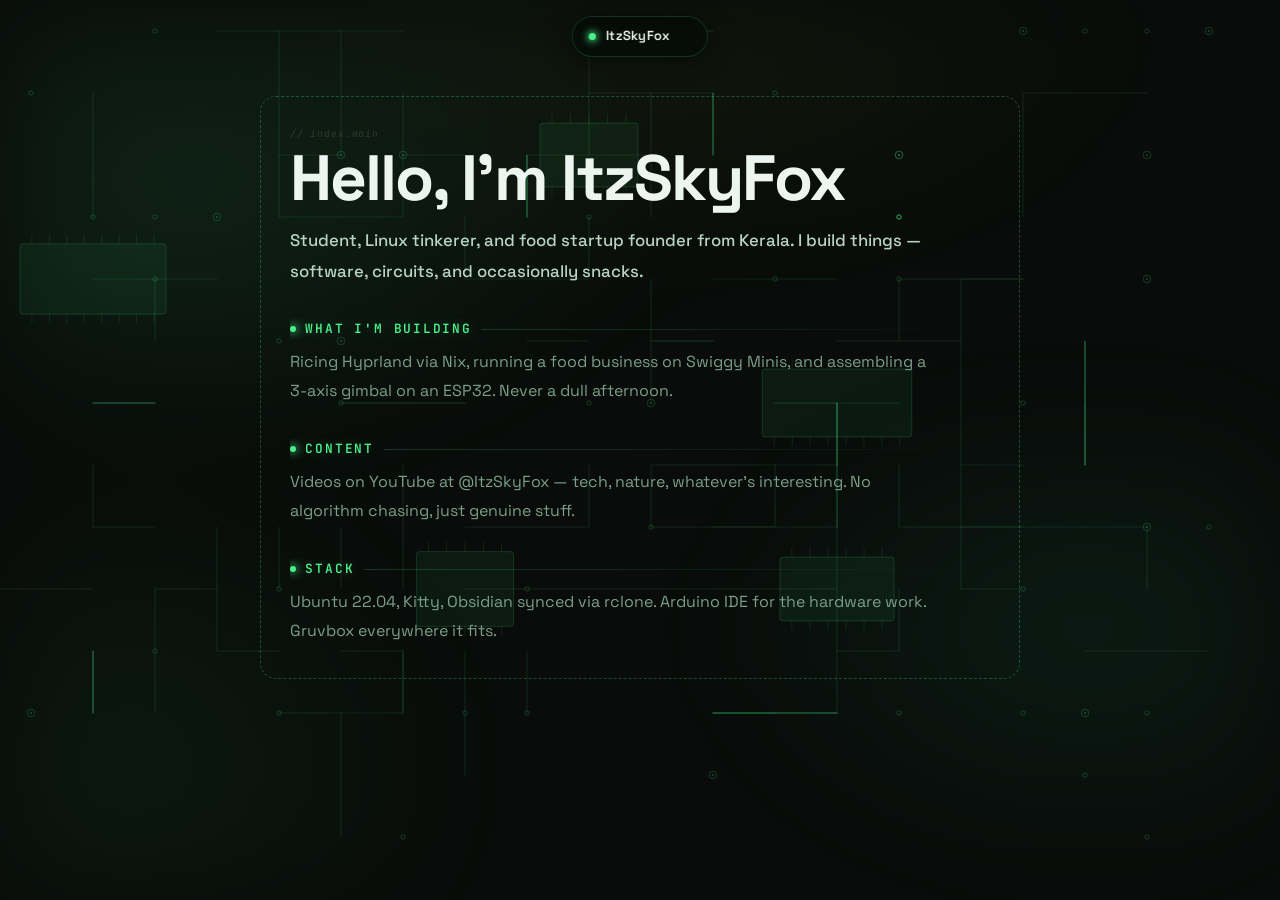
==== index(1).html @ d984a80b "Add files via upload" ====
<!DOCTYPE html>
<html lang="en">
<head>
  <meta charset="UTF-8">
  <meta name="viewport" content="width=device-width, initial-scale=1.0, viewport-fit=cover">
  <meta name="theme-color" content="#090c0a">
  <title>ItzSkyFox</title>
  <link rel="preconnect" href="https://fonts.googleapis.com">
  <link rel="preconnect" href="https://fonts.gstatic.com" crossorigin>
  <link rel="stylesheet" href="style.css">
</head>
<body>

  <!-- Cursor glow — desktop only, auto-hidden on touch via CSS -->
  <div id="cursor-glow" aria-hidden="true"></div>

  <!-- Circuit board background — drawn by app.js -->
  <svg id="bg-svg" aria-hidden="true" focusable="false"></svg>

  <!-- ╔════════════════════════════════════════════════════════╗ -->
  <!-- ║               DYNAMIC ISLAND                          ║ -->
  <!-- ║  Edit these data-* attributes to update your info:    ║ -->
  <!-- ║    data-name       → your display name                ║ -->
  <!-- ║    data-yt-handle  → your @handle shown on expand     ║ -->
  <!-- ║    data-yt-url     → full YouTube channel URL         ║ -->
  <!-- ╚════════════════════════════════════════════════════════╝ -->
  <div class="island"
       data-name="ItzSkyFox"
       data-yt-handle="@ItzSkyFox"
       data-yt-url="https://youtube.com/@ItzSkyFox"
       role="banner"
       tabindex="0"
       aria-label="ItzSkyFox — YouTube">

    <span class="island-dot"  aria-hidden="true"></span>
    <span class="island-name"></span><!-- filled by JS -->
    <span class="island-sep"  aria-hidden="true"></span>

    <a class="island-yt" href="#" target="_blank" rel="noopener noreferrer">
      <!-- YouTube icon -->
      <svg class="island-yt-icon" viewBox="0 0 24 24" fill="currentColor" aria-hidden="true">
        <path d="M23.5 6.2a3 3 0 0 0-2.1-2.1C19.5 3.6 12 3.6 12
          3.6s-7.5 0-9.4.5A3 3 0 0 0 .5 6.2 31 31 0 0 0 0
          12a31 31 0 0 0 .5 5.8 3 3 0 0 0 2.1 2.1c1.9.5 9.4.5
          9.4.5s7.5 0 9.4-.5a3 3 0 0 0 2.1-2.1A31 31 0 0 0
          24 12a31 31 0 0 0-.5-5.8zM9.7 15.5V8.5l6.3 3.5-6.3 3.5z"/>
      </svg>
      <span class="island-yt-handle"></span><!-- filled by JS -->
    </a>
  </div>

  <!-- ╔════════════════════════════════════════════════════════╗ -->
  <!-- ║                   MAIN CONTENT                        ║ -->
  <!-- ║  Add data-animate to any element for scroll reveal    ║ -->
  <!-- ╚════════════════════════════════════════════════════════╝ -->
  <main>
    <div class="site-border">

      <h1 data-animate>Hello, I'm ItzSkyFox</h1>
      <p  data-animate>Student, Linux tinkerer, and food startup founder from Kerala. I build things — software, circuits, and occasionally snacks.</p>

      <h2 data-animate>What I'm building</h2>
      <p  data-animate>Ricing Hyprland via Nix, running a food business on Swiggy Minis, and assembling a 3-axis gimbal on an ESP32. Never a dull afternoon.</p>

      <h2 data-animate>Content</h2>
      <p  data-animate>Videos on YouTube at @ItzSkyFox — tech, nature, whatever's interesting. No algorithm chasing, just genuine stuff.</p>

      <h2 data-animate>Stack</h2>
      <p  data-animate>Ubuntu 22.04, Kitty, Obsidian synced via rclone. Arduino IDE for the hardware work. Gruvbox everywhere it fits.</p>

    </div>
  </main>

  <script src="app.js"></script>
</body>
</html>
---- style.css ----
/* ================================================================
   style.css — ItzSkyFox · VOX × Code · Green Edition
   Fonts: Space Grotesk + JetBrains Mono
   ================================================================ */

@import url('https://fonts.googleapis.com/css2?family=Space+Grotesk:wght@400;500;600;700&family=JetBrains+Mono:ital,wght@0,400;0,600;1,400&display=swap');

/* ── Tokens ─────────────────────────────────────────────────────── */
:root {
  --bg:           #090c0a;
  --glow-primary: #4af08a;
  --glow-teal:    #34d399;
  --glow-lime:    #a3e635;
  --text-h1:      #edf5f0;
  --text-h2:      #4af08a;
  --text-body:    #7a9e87;
  --text-lead:    #b8d4c0;
  --text-dim:     #2a3d2e;
  --border-color: rgba(74,240,138,0.28);

  --font-display: 'Space Grotesk', sans-serif;
  --font-mono:    'JetBrains Mono', monospace;

  --ease-spring:  cubic-bezier(0.34, 1.56, 0.64, 1);
  --ease-smooth:  cubic-bezier(0.25, 0.46, 0.45, 0.94);

  --island-top:   16px;
}

/* ── Reset ──────────────────────────────────────────────────────── */
*, *::before, *::after { box-sizing: border-box; margin: 0; padding: 0; }
html { scroll-behavior: smooth; }

/* ── Scrollbar ──────────────────────────────────────────────────── */
::-webkit-scrollbar        { width: 4px; }
::-webkit-scrollbar-track  { background: var(--bg); }
::-webkit-scrollbar-thumb  { background: #1a2e20; border-radius: 99px; }
::-webkit-scrollbar-thumb:hover { background: var(--glow-primary); }

/* ── Background Glow Orbs ───────────────────────────────────────── */
body::before {
  content: '';
  position: fixed;
  inset: 0;
  z-index: 0;
  pointer-events: none;
  background:
    radial-gradient(ellipse 55% 45% at 15% 20%, rgba(74,240,138,0.10) 0%, transparent 70%),
    radial-gradient(ellipse 45% 40% at 85% 70%, rgba(52,211,153,0.08) 0%, transparent 70%),
    radial-gradient(ellipse 50% 35% at 55% 5%,  rgba(163,230,53,0.05) 0%, transparent 70%),
    radial-gradient(ellipse 40% 50% at 10% 85%, rgba(74,240,138,0.06) 0%, transparent 70%);
  filter: blur(52px);
  animation: glowDrift 22s ease-in-out infinite alternate;
  will-change: transform, opacity;
}

@keyframes glowDrift {
  0%   { transform: translate(0,    0);    opacity: 1;    }
  33%  { transform: translate(2%,  -3%);   opacity: 0.80; }
  66%  { transform: translate(-3%,  2%);   opacity: 0.95; }
  100% { transform: translate(1.5%, -2%);  opacity: 1;    }
}

/* ── Circuit Board SVG ──────────────────────────────────────────── */
#bg-svg {
  position: fixed;
  inset: 0;
  width: 100%;
  height: 100%;
  z-index: 0;
  pointer-events: none;
}

/* ── Cursor Glow ────────────────────────────────────────────────── */
#cursor-glow {
  position: fixed;
  width: 340px;
  height: 340px;
  border-radius: 50%;
  pointer-events: none;
  z-index: 2;
  transform: translate(-50%, -50%);
  background: radial-gradient(circle,
    rgba(74,240,138,0.07) 0%,
    rgba(74,240,138,0.025) 45%,
    transparent 70%
  );
  opacity: 0;
  transition: opacity 0.4s ease;
  will-change: left, top;
}

/* ── Body ───────────────────────────────────────────────────────── */
body {
  font-family: var(--font-display);
  font-size: 1rem;
  line-height: 1.75;
  color: var(--text-body);
  background: var(--bg);
  min-height: 100dvh;
  position: relative;
  overflow-x: hidden;
}

body > * { position: relative; z-index: 1; }

/* ── Main layout ────────────────────────────────────────────────── */
main {
  padding: 84px clamp(0.8rem, 3vw, 1.4rem) clamp(2rem, 5vh, 3rem);
}

/* ── Site Border ────────────────────────────────────────────────── */
.site-border {
  max-width: 760px;
  margin-inline: auto;
  border: 1.5px dashed var(--border-color);
  border-radius: 16px;
  padding: clamp(1.4rem, 3vw, 2rem) clamp(1rem, 2.5vw, 1.6rem);
  position: relative;
  animation: borderGlow 7s ease-in-out infinite alternate;
}

@keyframes borderGlow {
  from {
    border-color: rgba(74,240,138,0.22);
    box-shadow: 0 0 18px rgba(74,240,138,0.04), inset 0 0 18px rgba(74,240,138,0.02);
  }
  to {
    border-color: rgba(74,240,138,0.52);
    box-shadow: 0 0 38px rgba(74,240,138,0.11), inset 0 0 38px rgba(74,240,138,0.04);
  }
}

/* ── Dynamic Island ─────────────────────────────────────────────── */
.island {
  position: fixed;
  top: var(--island-top);
  left: 50%;
  transform: translateX(-50%);
  z-index: 200;

  display: flex;
  align-items: center;
  gap: 10px;

  background: rgba(6, 12, 8, 0.90);
  backdrop-filter: blur(24px) saturate(1.8);
  -webkit-backdrop-filter: blur(24px) saturate(1.8);
  border: 1px solid rgba(74,240,138,0.18);
  border-radius: 99px;
  padding: 8px 16px;

  max-width: 215px;
  overflow: hidden;
  white-space: nowrap;
  cursor: default;

  transition:
    max-width    0.5s var(--ease-spring),
    border-color 0.35s ease,
    box-shadow   0.35s ease,
    padding      0.4s ease;

  box-shadow: 0 2px 24px rgba(0,0,0,0.5);
}

.island:hover,
.island.expanded {
  max-width: 400px;
  border-color: rgba(74,240,138,0.45);
  box-shadow: 0 4px 32px rgba(0,0,0,0.55), 0 0 28px rgba(74,240,138,0.13);
}

/* Pulsing dot */
.island-dot {
  width: 7px;
  height: 7px;
  border-radius: 50%;
  background: var(--glow-primary);
  box-shadow: 0 0 7px 2px rgba(74,240,138,0.75);
  flex-shrink: 0;
  animation: dotPulse 2.5s ease-in-out infinite;
}

@keyframes dotPulse {
  0%, 100% { box-shadow: 0 0 7px 2px rgba(74,240,138,0.75); }
  50%       { box-shadow: 0 0 14px 5px rgba(74,240,138,1.0); }
}

/* Name */
.island-name {
  font-family: var(--font-display);
  font-size: 0.82rem;
  font-weight: 600;
  color: var(--text-h1);
  letter-spacing: 0.02em;
  flex-shrink: 0;
}

/* Divider */
.island-sep {
  width: 1px;
  height: 14px;
  background: rgba(74,240,138,0.22);
  flex-shrink: 0;
  opacity: 0;
  transition: opacity 0.2s ease 0.15s;
}

.island:hover .island-sep,
.island.expanded .island-sep { opacity: 1; }

/* YouTube link — hidden until expanded */
.island-yt {
  display: flex;
  align-items: center;
  gap: 5px;
  text-decoration: none;
  color: var(--glow-primary);
  font-family: var(--font-mono);
  font-size: 0.73rem;

  max-width: 0;
  opacity: 0;
  overflow: hidden;
  flex-shrink: 0;

  transition:
    max-width 0.48s var(--ease-spring) 0.06s,
    opacity   0.3s ease 0.14s;
}

.island:hover .island-yt,
.island.expanded .island-yt {
  max-width: 200px;
  opacity: 1;
}

.island-yt:hover { color: var(--glow-teal); }

.island-yt-icon {
  width: 13px;
  height: 13px;
  flex-shrink: 0;
}

/* ── Typography ─────────────────────────────────────────────────── */

h1 {
  font-family: var(--font-display);
  font-size: clamp(2.3rem, 6vw, 3.9rem);
  font-weight: 700;
  line-height: 1.05;
  letter-spacing: -0.03em;
  color: var(--text-h1);
  margin-block-end: 0.8rem;
  cursor: default;
  transition: text-shadow 0.35s ease;
}

h1::before {
  content: '// index.main';
  display: block;
  font-family: var(--font-mono);
  font-size: 0.60rem;
  font-style: italic;
  font-weight: 400;
  color: var(--text-dim);
  letter-spacing: 0.09em;
  margin-block-end: 0.4rem;
}

h1:hover {
  text-shadow:
    0 0 40px rgba(74,240,138,0.38),
    0 0 90px rgba(74,240,138,0.14);
}

h2 {
  font-family: var(--font-mono);
  font-size: clamp(0.70rem, 1.8vw, 0.80rem);
  font-weight: 600;
  letter-spacing: 0.14em;
  text-transform: uppercase;
  color: var(--glow-primary);
  margin-block: 2rem 0.5rem;

  display: flex;
  align-items: center;
  gap: 0.6rem;

  text-shadow: 0 0 16px rgba(74,240,138,0.32);
  transition: text-shadow 0.3s ease, color 0.3s ease;
  cursor: default;
}

h2:hover {
  text-shadow: 0 0 28px rgba(74,240,138,0.70);
  color: var(--glow-teal);
}

h2::before {
  content: '';
  width: 6px;
  height: 6px;
  border-radius: 50%;
  background: var(--glow-primary);
  box-shadow: 0 0 8px 2px rgba(74,240,138,0.6);
  flex-shrink: 0;
  animation: dotPulse 2.5s ease-in-out infinite;
}

h2::after {
  content: '';
  flex: 1;
  height: 1px;
  background: linear-gradient(90deg, rgba(74,240,138,0.20), transparent);
}

p {
  font-size: 1em;
  line-height: 1.8;
  color: var(--text-body);
  margin-block-end: 1rem;
  max-width: 64ch;
  font-weight: 400;
}

p:last-child { margin-block-end: 0; }

h1 + p {
  color: var(--text-lead);
  font-size: 1.05em;
  font-weight: 500;
}

/* ── Scroll Animations ──────────────────────────────────────────── */
[data-animate] {
  opacity: 0;
  transform: translateY(18px);
  transition: opacity 0.6s var(--ease-smooth), transform 0.6s var(--ease-smooth);
}

[data-animate].visible {
  opacity: 1;
  transform: translateY(0);
}

/* ── Click Ripple ───────────────────────────────────────────────── */
.ripple {
  position: absolute;
  border-radius: 50%;
  background: rgba(74,240,138,0.22);
  transform: scale(0);
  animation: rippleAnim 0.65s ease-out forwards;
  pointer-events: none;
}

@keyframes rippleAnim {
  to { transform: scale(4); opacity: 0; }
}

/* ── Selection & Focus ──────────────────────────────────────────── */
::selection { background: rgba(74,240,138,0.22); color: #edf5f0; }
:focus-visible { outline: 1.5px solid var(--glow-primary); outline-offset: 3px; border-radius: 4px; }

/* ── Reduced Motion ─────────────────────────────────────────────── */
@media (prefers-reduced-motion: reduce) {
  *, *::before, *::after { animation: none !important; transition-duration: 0.01ms !important; }
  [data-animate] { opacity: 1; transform: none; }
  #cursor-glow { display: none; }
}

/* ================================================================
   DESKTOP — min-width: 769px
   Full experience: cursor glow, hover states, richer layout
   ================================================================ */
@media (min-width: 769px) {
  main {
    padding-top: 96px;
    padding-inline: clamp(1rem, 4vw, 2rem);
  }

  #cursor-glow { /* JS makes it visible on mousemove */ }

  h1 { font-size: clamp(2.8rem, 5vw, 4rem); }

  .site-border { padding: 2rem 1.8rem; }

  /* Wider island max in expanded on desktop */
  .island:hover { max-width: 420px; }
}

/* ================================================================
   MOBILE — max-width: 768px
   Touch-first: tap island, larger targets, lighter bg, safe areas
   ================================================================ */
@media (max-width: 768px) {
  :root { --island-top: 12px; }

  /* No cursor glow on touch */
  #cursor-glow { display: none !important; }

  /* Lighter glow bg for perf */
  body::before {
    filter: blur(36px);
    animation-duration: 30s;
    opacity: 0.75;
  }

  /* Circuit board dimmer on mobile */
  #bg-svg { opacity: 0.4; }

  main {
    padding-top: 76px;
    padding-inline: 0.7rem;
    padding-bottom: 2rem;
  }

  .site-border {
    border-radius: 12px;
    padding: 1.1rem 0.9rem;
  }

  h1 {
    font-size: clamp(1.9rem, 9vw, 2.6rem);
    letter-spacing: -0.02em;
  }

  h1::before { display: none; }

  h2 {
    font-size: 0.68rem;
    margin-block-start: 1.5rem;
  }

  p { font-size: 0.95rem; line-height: 1.75; }

  /* Island tap target */
  .island { touch-action: manipulation; }
  .island-dot { width: 8px; height: 8px; }
  .island-yt { padding-block: 3px; }
}

/* iPhone notch / safe area */
@supports (padding-top: env(safe-area-inset-top)) {
  @media (max-width: 768px) {
    :root { --island-top: calc(env(safe-area-inset-top) + 10px); }
    main  { padding-bottom: calc(env(safe-area-inset-bottom) + 2rem); }
  }
}
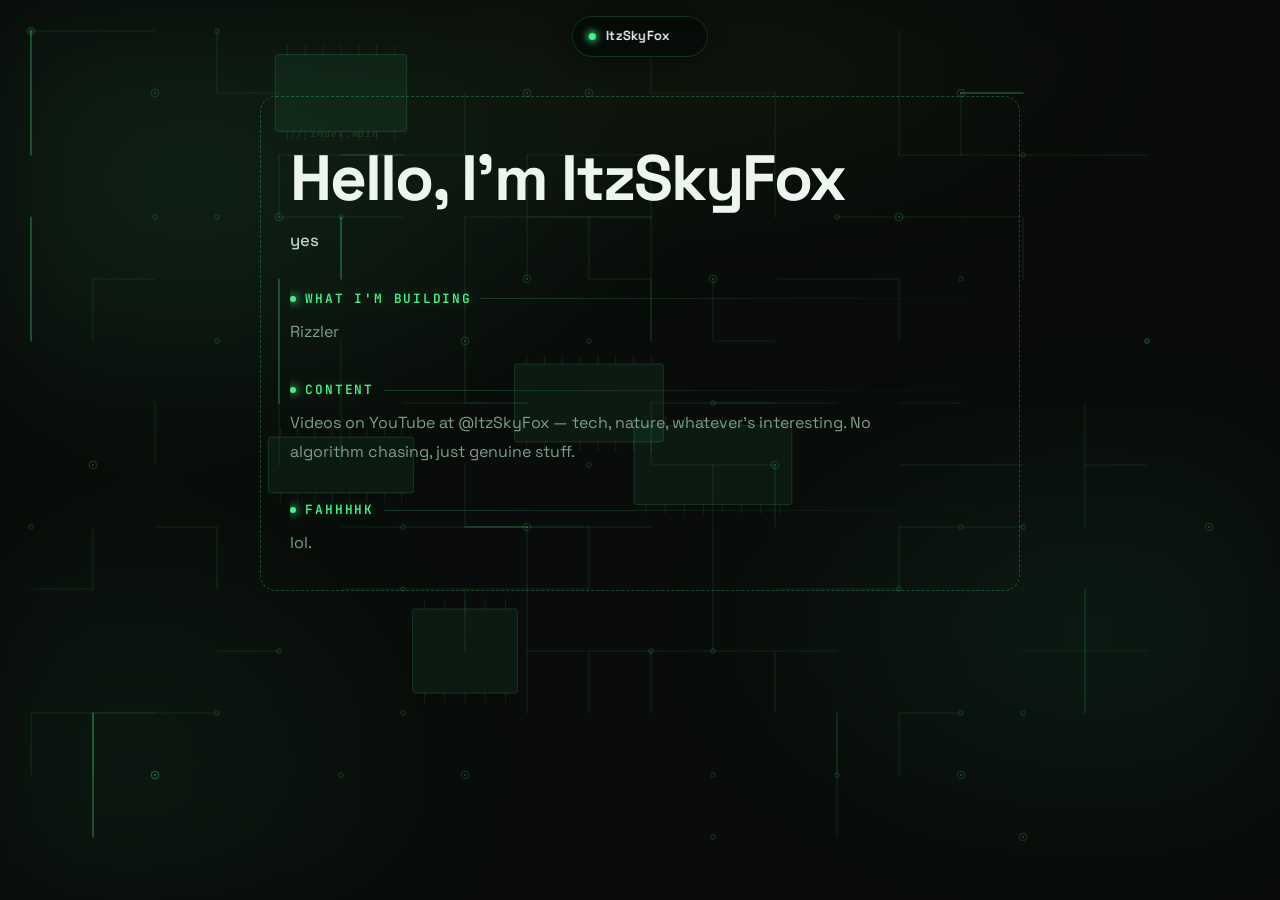
==== commit 2d4296d2: "Update index(1).html redacted" ====
--- a/index(1).html
+++ b/index(1).html
@@ -57,16 +57,16 @@
     <div class="site-border">
 
       <h1 data-animate>Hello, I'm ItzSkyFox</h1>
-      <p  data-animate>Student, Linux tinkerer, and food startup founder from Kerala. I build things — software, circuits, and occasionally snacks.</p>
+      <p  data-animate>yes</p>
 
       <h2 data-animate>What I'm building</h2>
-      <p  data-animate>Ricing Hyprland via Nix, running a food business on Swiggy Minis, and assembling a 3-axis gimbal on an ESP32. Never a dull afternoon.</p>
+      <p  data-animate>Rizzler</p>
 
       <h2 data-animate>Content</h2>
       <p  data-animate>Videos on YouTube at @ItzSkyFox — tech, nature, whatever's interesting. No algorithm chasing, just genuine stuff.</p>
 
-      <h2 data-animate>Stack</h2>
-      <p  data-animate>Ubuntu 22.04, Kitty, Obsidian synced via rclone. Arduino IDE for the hardware work. Gruvbox everywhere it fits.</p>
+      <h2 data-animate>fahhhhk</h2>
+      <p  data-animate>lol.</p>
 
     </div>
   </main>
